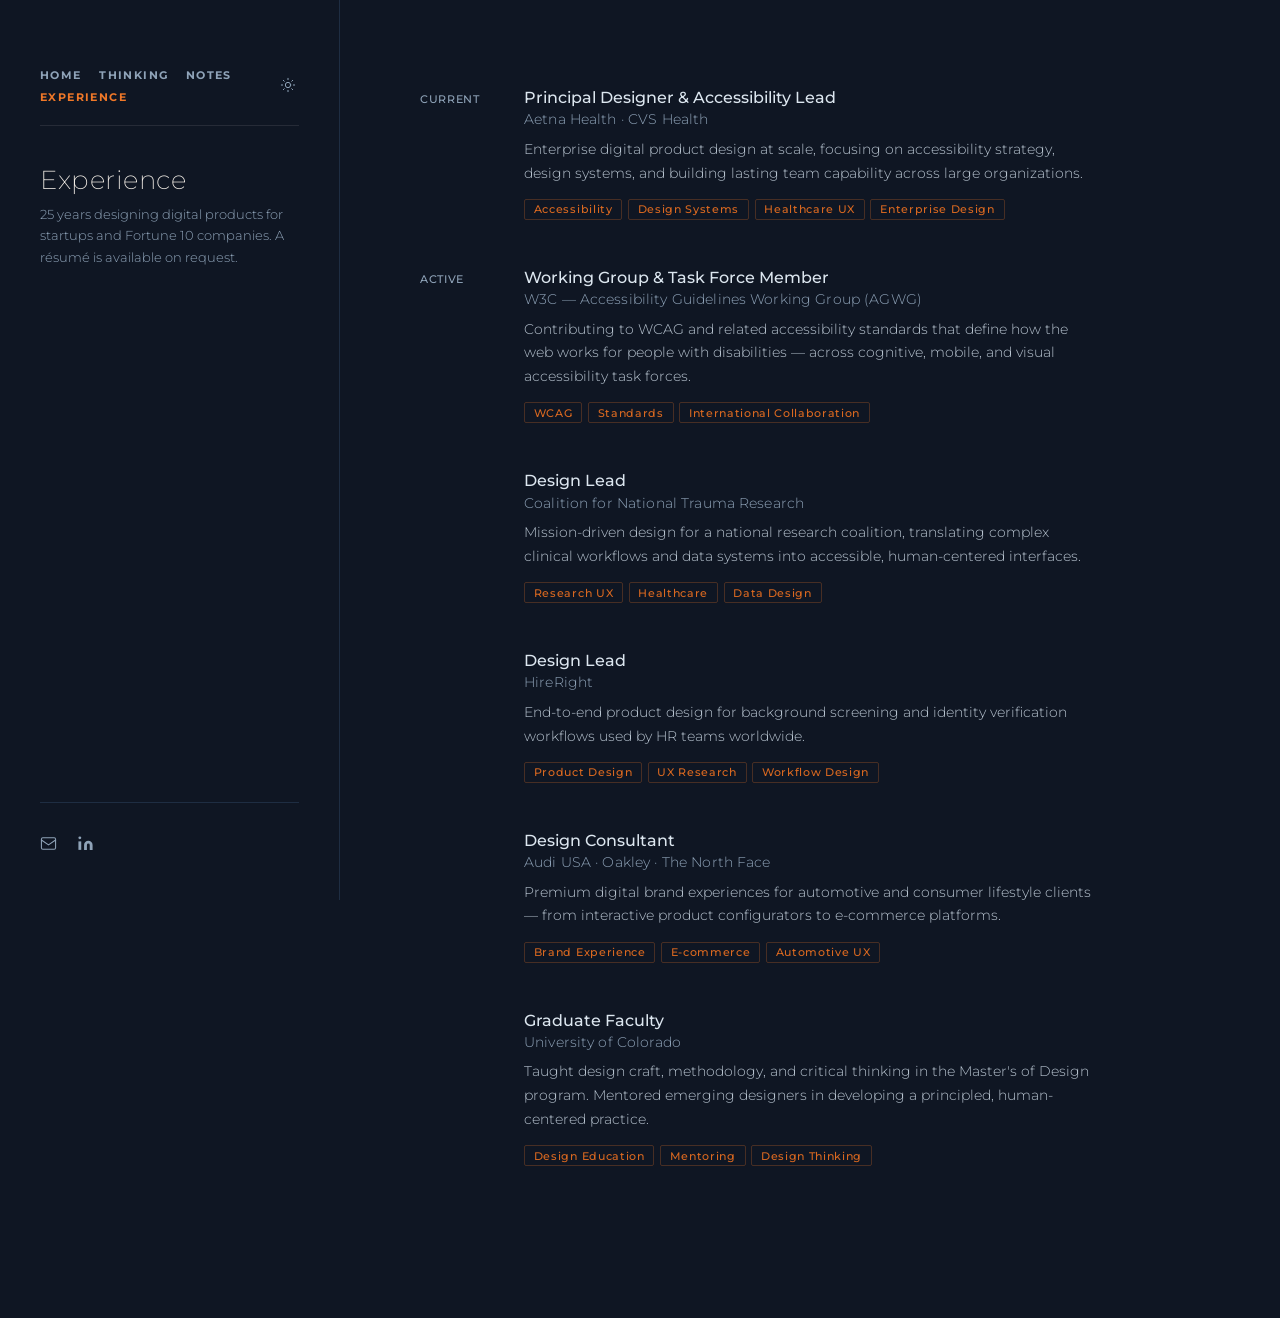
==== experience/index.html @ 5a8018ee "Add site nav, light mode toggle, notes and thinking content" ====
<!DOCTYPE html>
<html lang="en">
<head>
  <!-- Google Tag Manager -->
  <script>(function(w,d,s,l,i){w[l]=w[l]||[];w[l].push({'gtm.start':
  new Date().getTime(),event:'gtm.js'});var f=d.getElementsByTagName(s)[0],
  j=d.createElement(s),dl=l!='dataLayer'?'&l='+l:'';j.async=true;j.src=
  'https://www.googletagmanager.com/gtm.js?id='+i+dl;f.parentNode.insertBefore(j,f);
  })(window,document,'script','dataLayer','GTM-WWV7W5D8');</script>
  <!-- End Google Tag Manager -->
  <meta charset="UTF-8" />
  <meta name="viewport" content="width=device-width, initial-scale=1.0" />
  <title>Experience — Len Beasley</title>
  <meta name="description" content="25 years designing digital products for startups and Fortune 10 companies. Accessibility, design systems, and human-centered practice." />
  <meta property="og:type"        content="website" />
  <meta property="og:site_name"   content="Len Beasley" />
  <meta property="og:title"       content="Experience — Len Beasley" />
  <meta property="og:description" content="25 years designing digital products for startups and Fortune 10 companies." />
  <meta property="og:url"         content="https://lenbeasley.com/experience/" />
  <meta name="twitter:card"        content="summary" />
  <meta name="twitter:title"       content="Experience — Len Beasley" />
  <meta name="twitter:description" content="25 years designing digital products for startups and Fortune 10 companies." />
  <link rel="preconnect" href="https://fonts.googleapis.com" />
  <link rel="preconnect" href="https://fonts.gstatic.com" crossorigin />
  <link href="https://fonts.googleapis.com/css2?family=Montserrat:ital,wght@0,300;0,400;0,500;0,600;0,700;1,300;1,400&display=swap" rel="stylesheet" />

  <style>
    *, *::before, *::after { box-sizing: border-box; margin: 0; padding: 0; }

    :root {
      --navy:        #0f1623;
      --navy-mid:    #16202f;
      --navy-light:  #1e2d42;
      --warm-white:  #f2ede6;
      --accent:      #f07828;
      --accent-dim:  #d96820;
      --text-body:   #b8c4d0;
      --text-muted:  #8fa3b8;
      --text-bright: #dce6ef;
    }

    html { scroll-behavior: smooth; }

    body {
      font-family: 'Montserrat', sans-serif;
      background: var(--navy);
      color: var(--text-body);
      min-height: 100vh;
      overflow-x: hidden;
    }

    /* ── SPOTLIGHT CURSOR ──────────────────────────────── */
    body::before {
      content: '';
      position: fixed;
      inset: 0;
      background: radial-gradient(
        700px circle at var(--mouse-x, -400px) var(--mouse-y, -400px),
        rgba(240, 120, 40, 0.07),
        transparent 70%
      );
      pointer-events: none;
      z-index: 0;
    }

    /* ── SKIP LINK ─────────────────────────────────────── */
    .skip-link {
      position: absolute;
      top: -100%;
      left: 1rem;
      background: var(--accent);
      color: #fff;
      font-weight: 600;
      font-size: 0.875rem;
      padding: 0.6rem 1.1rem;
      border-radius: 0 0 4px 4px;
      text-decoration: none;
      z-index: 999;
      transition: top 0.1s;
    }
    .skip-link:focus { top: 0; }

    /* ── LAYOUT ────────────────────────────────────────── */
    .layout {
      display: grid;
      grid-template-columns: 340px 1fr;
      min-height: 100vh;
      max-width: 1400px;
      margin: 0 auto;
      position: relative;
      z-index: 1;
    }

    /* ── LEFT PANEL ────────────────────────────────────── */
    .left-panel {
      position: sticky;
      top: 0;
      height: 100vh;
      overflow-y: auto;
      padding: 4rem 2.5rem 3rem;
      display: flex;
      flex-direction: column;
      border-right: 1px solid var(--navy-light);
    }

    /* ── SITE NAV ─────────────────────────────────────── */
    .site-nav {
      display: flex;
      align-items: center;
      justify-content: space-between;
      margin-bottom: 2.5rem;
      padding-bottom: 1.25rem;
      border-bottom: 1px solid rgba(242,237,230,0.1);
    }
    .site-nav ul {
      display: flex;
      flex-wrap: wrap;
      gap: 0.2rem 1.1rem;
      list-style: none;
      margin: 0;
      padding: 0;
    }
    .site-nav-link {
      font-size: 0.67rem;
      font-weight: 700;
      letter-spacing: 0.13em;
      text-transform: uppercase;
      color: var(--text-muted);
      text-decoration: none;
      transition: color 0.2s;
    }
    .site-nav-link:hover { color: var(--text-bright); }
    .site-nav-link[aria-current="page"] { color: var(--accent); }
    .site-nav-link:focus-visible {
      outline: 2px solid var(--accent);
      outline-offset: 3px;
      border-radius: 2px;
    }
    .theme-toggle {
      background: none;
      border: none;
      cursor: pointer;
      color: var(--text-muted);
      padding: 0.2rem;
      display: flex;
      align-items: center;
      flex-shrink: 0;
      transition: color 0.2s;
      border-radius: 4px;
    }
    .theme-toggle:hover { color: var(--accent); }
    .theme-toggle:focus-visible {
      outline: 2px solid var(--accent);
      outline-offset: 3px;
    }

    /* ── LIGHT MODE ────────────────────────────────────── */
    [data-theme="light"] {
      --navy:        #f0ebe3;
      --panel-bg:    #e5dfd5;
      --card-bg:     rgba(255,255,255,0.65);
      --text-bright: #0e131f;
      --text-main:   #2c2c3c;
      --text-muted:  #6a6678;
    }
    [data-theme="light"] body::before {
      background: radial-gradient(700px circle at var(--mouse-x,-400px) var(--mouse-y,-400px),
        rgba(240,120,40,0.04), transparent 70%);
    }

    /* ── LEFT HEADINGS ─────────────────────────────────── */
    .left-title {
      font-size: 1.6rem;
      font-weight: 200;
      color: var(--warm-white);
      letter-spacing: 0.02em;
      line-height: 1.1;
      margin-bottom: 0.6rem;
    }

    .left-desc {
      font-size: 0.84rem;
      font-weight: 300;
      line-height: 1.6;
      color: var(--text-muted);
    }

    /* ── LEFT FOOTER ───────────────────────────────────── */
    .left-footer {
      margin-top: auto;
      display: flex;
      align-items: center;
      gap: 1.25rem;
      padding-top: 2rem;
      border-top: 1px solid var(--navy-light);
      flex-wrap: wrap;
    }

    .social-link {
      display: inline-flex;
      align-items: center;
      color: var(--text-muted);
      text-decoration: none;
      transition: color 0.2s;
    }
    .social-link:hover { color: var(--accent); }
    .social-link:focus-visible {
      outline: 2px solid var(--accent);
      outline-offset: 3px;
      border-radius: 2px;
    }
    .social-link svg { width: 17px; height: 17px; display: block; }

    /* ── RIGHT PANEL ───────────────────────────────────── */
    .right-panel {
      padding: 4rem 5rem 8rem 5rem;
    }

    /* ── EXPERIENCE CARDS ──────────────────────────────── */
    .exp-list {
      display: flex;
      flex-direction: column;
      max-width: 680px;
    }

    .exp-card {
      display: grid;
      grid-template-columns: 80px 1fr;
      gap: 1rem 1.5rem;
      padding: 1.5rem;
      border-radius: 4px;
      margin: 0 -1.5rem;
      transition: background 0.2s;
    }
    .exp-card:hover { background: rgba(30, 45, 66, 0.6); }

    .exp-period {
      font-size: 0.68rem;
      font-weight: 500;
      letter-spacing: 0.06em;
      text-transform: uppercase;
      color: var(--text-muted);
      padding-top: 0.25rem;
      line-height: 1.4;
    }

    .exp-title {
      font-size: 0.975rem;
      font-weight: 500;
      color: var(--text-bright);
      line-height: 1.3;
      margin-bottom: 0.2rem;
      transition: color 0.2s;
    }
    .exp-card:hover .exp-title { color: var(--accent); }

    .exp-company {
      font-size: 0.85rem;
      font-weight: 300;
      color: var(--text-muted);
      margin-bottom: 0.65rem;
      letter-spacing: 0.01em;
    }

    .exp-desc {
      font-size: 0.9rem;
      line-height: 1.65;
      color: var(--text-body);
      font-weight: 300;
      margin-bottom: 0.85rem;
    }

    .exp-tags {
      display: flex;
      flex-wrap: wrap;
      gap: 0.35rem;
      list-style: none;
    }
    .exp-tags li {
      font-size: 0.7rem;
      font-weight: 500;
      letter-spacing: 0.06em;
      color: var(--accent-dim);
      border: 1px solid rgba(240, 120, 40, 0.25);
      border-radius: 2px;
      padding: 0.15rem 0.55rem;
    }

    /* ── SCREEN READER ONLY ────────────────────────────── */
    .sr-only {
      position: absolute; width: 1px; height: 1px;
      padding: 0; margin: -1px; overflow: hidden;
      clip: rect(0,0,0,0); white-space: nowrap; border: 0;
    }

    /* ── REDUCED MOTION ────────────────────────────────── */
    @media (prefers-reduced-motion: reduce) {
      html { scroll-behavior: auto; }
      body::before { display: none; }
    }

    /* ── RESPONSIVE ────────────────────────────────────── */
    @media (max-width: 1100px) {
      .layout { grid-template-columns: 280px 1fr; }
      .right-panel { padding: 4rem 3.5rem 8rem; }
    }

    @media (max-width: 900px) {
      .layout { grid-template-columns: 1fr; max-width: 740px; }

      .left-panel {
        position: static;
        height: auto;
        padding: 3rem 2.5rem 2rem;
        border-right: none;
        border-bottom: 1px solid var(--navy-light);
      }

      .left-footer { margin-top: 2rem; }

      .right-panel { padding: 2.5rem 2.5rem 5rem; }

      .exp-card { grid-template-columns: 1fr; gap: 0.4rem; }
      .exp-period { padding-top: 0; }
    }

    @media (max-width: 520px) {
      .left-panel  { padding: 2.5rem 1.5rem 2rem; }
      .right-panel { padding: 2rem 1.5rem 4rem; }
    }
  </style>
</head>
<body>
  <!-- Google Tag Manager (noscript) -->
  <noscript><iframe src="https://www.googletagmanager.com/ns.html?id=GTM-WWV7W5D8"
  height="0" width="0" style="display:none;visibility:hidden"></iframe></noscript>
  <!-- End Google Tag Manager (noscript) -->

  <a href="#main-content" class="skip-link">Skip to main content</a>

  <div class="layout">

    <!-- ── LEFT PANEL ─────────────────────────────────── -->
    <aside class="left-panel" aria-label="Experience navigation">

      <nav class="site-nav" aria-label="Site">
        <ul role="list">
          <li><a href="/"            class="site-nav-link">Home</a></li>
          <li><a href="/thinking/"   class="site-nav-link">Thinking</a></li>
          <li><a href="/notes/"      class="site-nav-link">Notes</a></li>
          <li><a href="/experience/" class="site-nav-link" aria-current="page">Experience</a></li>
        </ul>
        <button class="theme-toggle" aria-label="Switch to light mode" title="Switch to light mode">
          <svg aria-hidden="true" focusable="false" viewBox="0 0 24 24" fill="none"
               stroke="currentColor" stroke-width="1.5" stroke-linecap="round" stroke-linejoin="round"
               width="16" height="16">
            <circle cx="12" cy="12" r="4"/>
            <path d="M12 2v2M12 20v2M4.93 4.93l1.41 1.41M17.66 17.66l1.41 1.41M2 12h2M20 12h2M6.34 17.66l-1.41 1.41M19.07 4.93l-1.41 1.41"/>
          </svg>
        </button>
      </nav>

      <h1 class="left-title">Experience</h1>
      <p class="left-desc">
        25 years designing digital products for startups and Fortune 10 companies.
        A résumé is available on request.
      </p>

      <footer class="left-footer">
        <a href="mailto:len@lenbeasley.com" class="social-link" aria-label="Email Len Beasley">
          <svg aria-hidden="true" focusable="false" viewBox="0 0 24 24" fill="none"
               stroke="currentColor" stroke-width="1.5" stroke-linecap="round" stroke-linejoin="round">
            <rect x="2" y="4" width="20" height="16" rx="2"/>
            <path d="m2 7 10 7 10-7"/>
          </svg>
        </a>
        <a href="https://www.linkedin.com/in/lenbeasley" target="_blank" rel="noopener"
           class="social-link" aria-label="LinkedIn profile (opens in new tab)">
          <svg aria-hidden="true" focusable="false" viewBox="0 0 24 24" fill="currentColor">
            <path d="M16 8a6 6 0 0 1 6 6v7h-4v-7a2 2 0 0 0-2-2 2 2 0 0 0-2 2v7h-4v-7a6 6 0 0 1 6-6z"/>
            <rect x="2" y="9" width="4" height="12"/>
            <circle cx="4" cy="4" r="2"/>
          </svg>
        </a>
      </footer>
    </aside>

    <!-- ── RIGHT PANEL ────────────────────────────────── -->
    <main class="right-panel" id="main-content">

      <!--
        UPDATE THIS SECTION: Add actual date ranges and adjust descriptions as needed.
        These cards are a starting point — reorder or edit to match your real history.
      -->
      <div class="exp-list" role="list">

        <article class="exp-card" role="listitem">
          <div class="exp-period">Current</div>
          <div>
            <h2 class="exp-title">Principal Designer &amp; Accessibility Lead</h2>
            <p class="exp-company">Aetna Health · CVS Health</p>
            <p class="exp-desc">Enterprise digital product design at scale, focusing on accessibility strategy, design systems, and building lasting team capability across large organizations.</p>
            <ul class="exp-tags" aria-label="Skills">
              <li>Accessibility</li>
              <li>Design Systems</li>
              <li>Healthcare UX</li>
              <li>Enterprise Design</li>
            </ul>
          </div>
        </article>

        <article class="exp-card" role="listitem">
          <div class="exp-period">Active</div>
          <div>
            <h2 class="exp-title">Working Group &amp; Task Force Member</h2>
            <p class="exp-company">W3C — Accessibility Guidelines Working Group (AGWG)</p>
            <p class="exp-desc">Contributing to WCAG and related accessibility standards that define how the web works for people with disabilities — across cognitive, mobile, and visual accessibility task forces.</p>
            <ul class="exp-tags" aria-label="Skills">
              <li>WCAG</li>
              <li>Standards</li>
              <li>International Collaboration</li>
            </ul>
          </div>
        </article>

        <article class="exp-card" role="listitem">
          <div class="exp-period"></div>
          <div>
            <h2 class="exp-title">Design Lead</h2>
            <p class="exp-company">Coalition for National Trauma Research</p>
            <p class="exp-desc">Mission-driven design for a national research coalition, translating complex clinical workflows and data systems into accessible, human-centered interfaces.</p>
            <ul class="exp-tags" aria-label="Skills">
              <li>Research UX</li>
              <li>Healthcare</li>
              <li>Data Design</li>
            </ul>
          </div>
        </article>

        <article class="exp-card" role="listitem">
          <div class="exp-period"></div>
          <div>
            <h2 class="exp-title">Design Lead</h2>
            <p class="exp-company">HireRight</p>
            <p class="exp-desc">End-to-end product design for background screening and identity verification workflows used by HR teams worldwide.</p>
            <ul class="exp-tags" aria-label="Skills">
              <li>Product Design</li>
              <li>UX Research</li>
              <li>Workflow Design</li>
            </ul>
          </div>
        </article>

        <article class="exp-card" role="listitem">
          <div class="exp-period"></div>
          <div>
            <h2 class="exp-title">Design Consultant</h2>
            <p class="exp-company">Audi USA · Oakley · The North Face</p>
            <p class="exp-desc">Premium digital brand experiences for automotive and consumer lifestyle clients — from interactive product configurators to e-commerce platforms.</p>
            <ul class="exp-tags" aria-label="Skills">
              <li>Brand Experience</li>
              <li>E-commerce</li>
              <li>Automotive UX</li>
            </ul>
          </div>
        </article>

        <article class="exp-card" role="listitem">
          <div class="exp-period"></div>
          <div>
            <h2 class="exp-title">Graduate Faculty</h2>
            <p class="exp-company">University of Colorado</p>
            <p class="exp-desc">Taught design craft, methodology, and critical thinking in the Master's of Design program. Mentored emerging designers in developing a principled, human-centered practice.</p>
            <ul class="exp-tags" aria-label="Skills">
              <li>Design Education</li>
              <li>Mentoring</li>
              <li>Design Thinking</li>
            </ul>
          </div>
        </article>

      </div>
    </main>

  </div>

  <script>
    'use strict';
    /* ── Spotlight cursor ── */
    (function () {
      if (window.matchMedia('(prefers-reduced-motion: reduce)').matches) return;
      document.addEventListener('mousemove', function (e) {
        document.documentElement.style.setProperty('--mouse-x', e.clientX + 'px');
        document.documentElement.style.setProperty('--mouse-y', e.clientY + 'px');
      });
    }());

  /* ── THEME TOGGLE ─────────────────────────────────── */
  (function () {
    const btn = document.querySelector('.theme-toggle');
    if (!btn) return;
    const stored = localStorage.getItem('lb-theme');
    if (stored) {
      document.documentElement.dataset.theme = stored;
      btn.setAttribute('aria-label', stored === 'light' ? 'Switch to dark mode' : 'Switch to light mode');
      btn.title = stored === 'light' ? 'Switch to dark mode' : 'Switch to light mode';
    }
    btn.addEventListener('click', function () {
      const next = document.documentElement.dataset.theme === 'light' ? 'dark' : 'light';
      document.documentElement.dataset.theme = next;
      localStorage.setItem('lb-theme', next);
      btn.setAttribute('aria-label', next === 'light' ? 'Switch to dark mode' : 'Switch to light mode');
      btn.title = next === 'light' ? 'Switch to dark mode' : 'Switch to light mode';
    });
  })();
  </script>

</body>
</html>
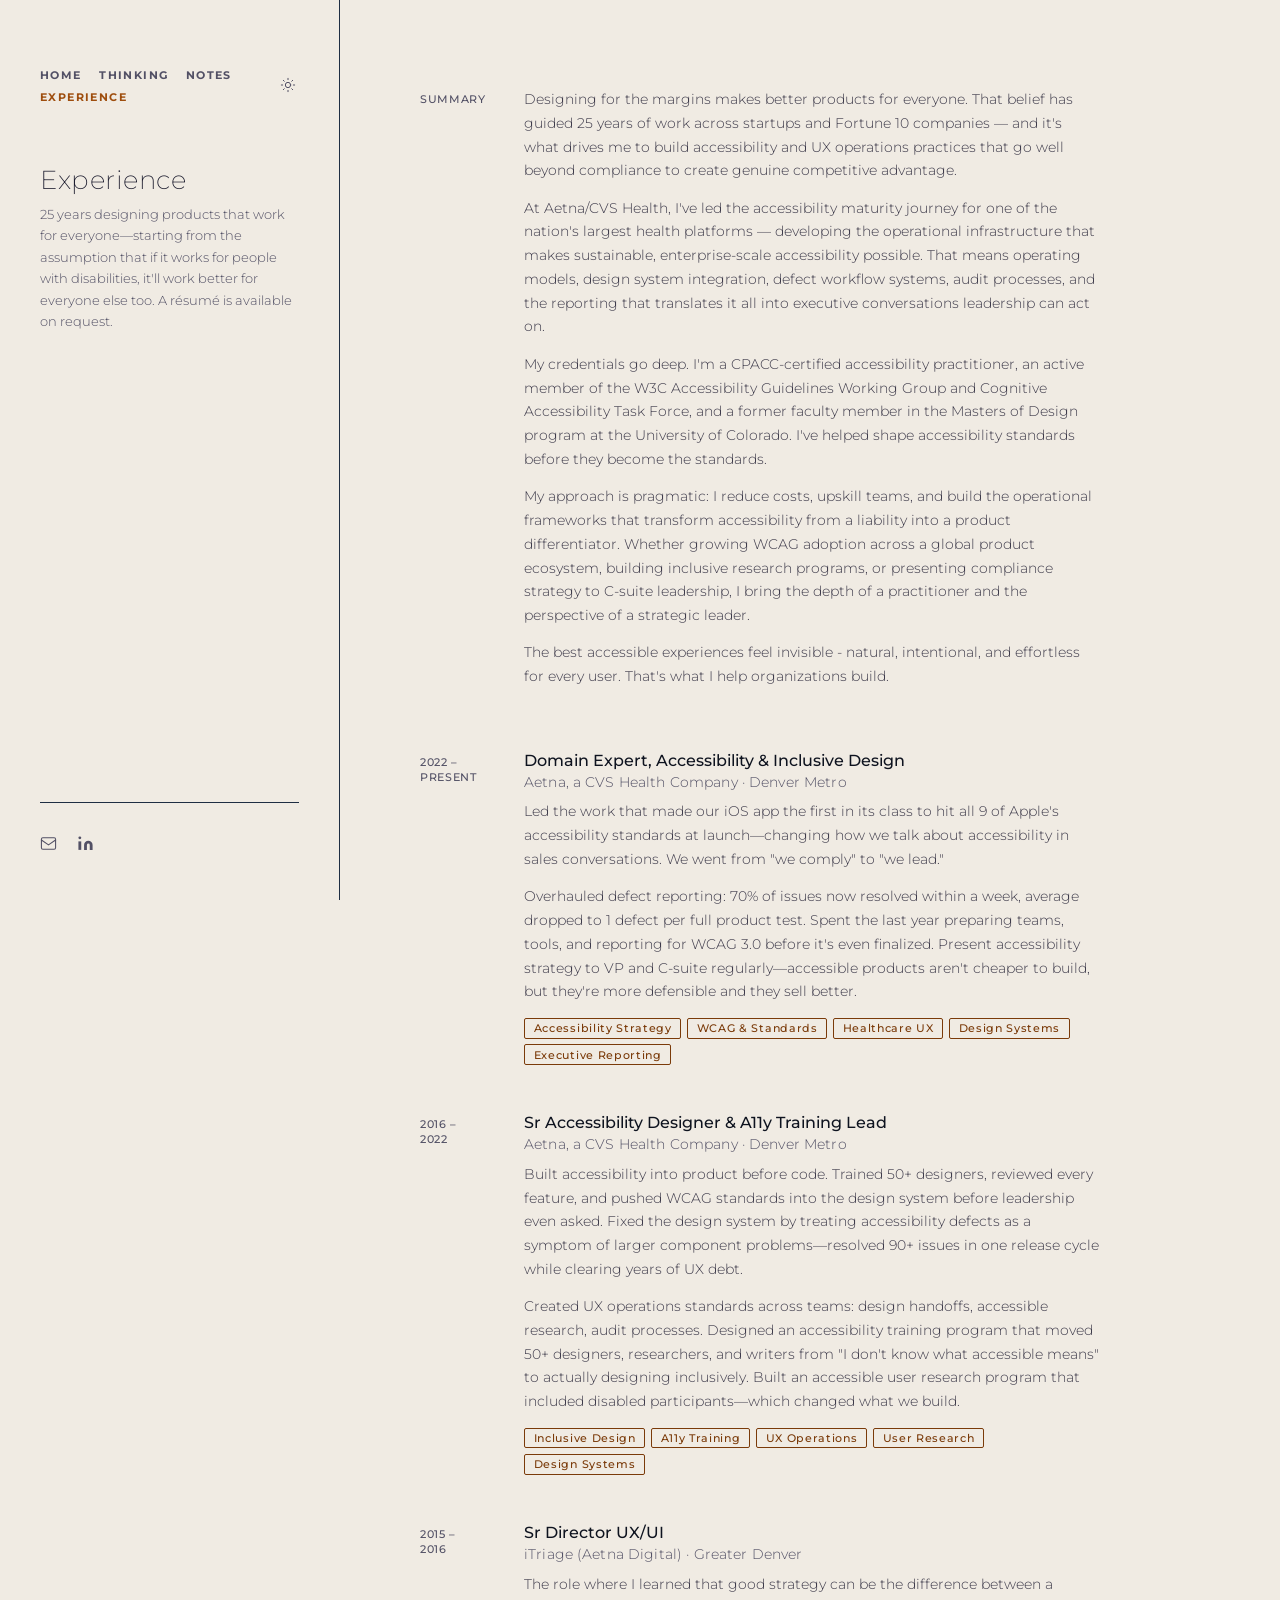
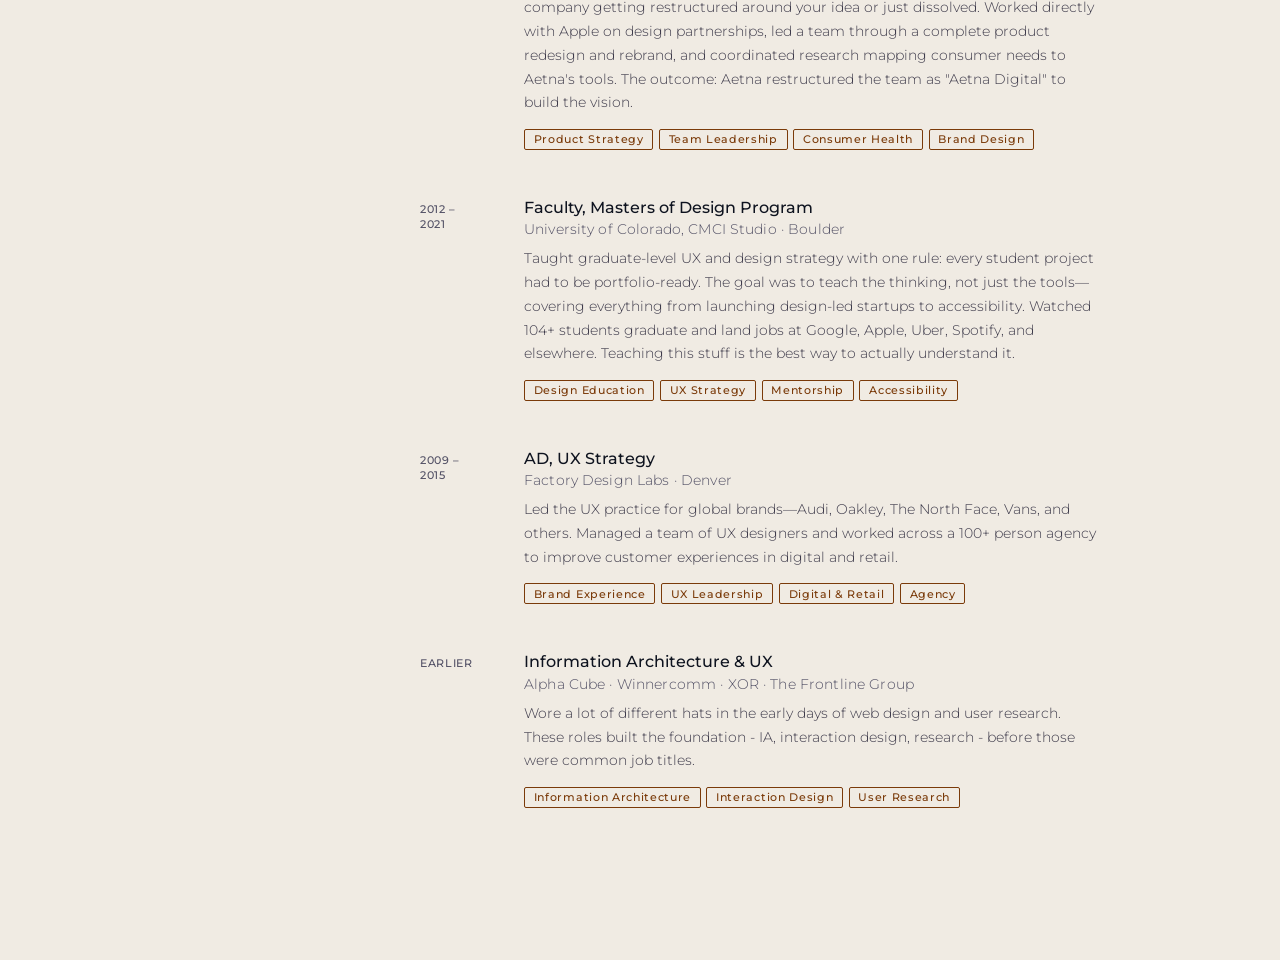
==== commit 7438bdbd: "Update site CSS, HTML, and content across all sections Co-Authored-By: Claude Sonnet 4.6 <noreply@an" ====
--- a/experience/index.html
+++ b/experience/index.html
@@ -10,6 +10,14 @@
   <!-- End Google Tag Manager -->
   <meta charset="UTF-8" />
   <meta name="viewport" content="width=device-width, initial-scale=1.0" />
+  <!-- Apply theme before first paint to prevent flash -->
+  <script>
+    (function () {
+      var stored = localStorage.getItem('lb-theme');
+      var theme = stored || (window.matchMedia('(prefers-color-scheme: light)').matches ? 'light' : 'dark');
+      if (theme === 'light') document.documentElement.dataset.theme = 'light';
+    }());
+  </script>
   <title>Experience — Len Beasley</title>
   <meta name="description" content="25 years designing digital products for startups and Fortune 10 companies. Accessibility, design systems, and human-centered practice." />
   <meta property="og:type"        content="website" />
@@ -159,13 +167,25 @@
       --navy:        #f0ebe3;
       --panel-bg:    #e5dfd5;
       --card-bg:     rgba(255,255,255,0.65);
+      --warm-white:  #1c1c2e;   /* fix: H1 was near-invisible on light bg */
       --text-bright: #0e131f;
       --text-main:   #2c2c3c;
-      --text-muted:  #6a6678;
+      --text-body:   #3d3a4a;   /* fix: was unset — defaulted to light blue-grey (~1.5:1) */
+      --text-muted:  #525065;   /* fix: darkened from #6a6678 — was ~4.3:1, now ~5.8:1 */
+      --accent:      #9e4d0d;   /* fix: dark orange ~5:1 on light bg; #f07828 was only ~2.4:1 */
+      --accent-dim:  #7a3a09;   /* fix: darkened to match — tag text/borders now ~7.4:1 */
     }
     [data-theme="light"] body::before {
       background: radial-gradient(700px circle at var(--mouse-x,-400px) var(--mouse-y,-400px),
         rgba(240,120,40,0.04), transparent 70%);
+    }
+    /* fix: dark navy hover bg looks wrong in light mode; use a subtle tint instead */
+    [data-theme="light"] .exp-card:hover {
+      background: rgba(0, 0, 0, 0.05);
+    }
+    /* fix: hardcoded rgba border was ~1.1:1 on light bg; now uses --accent-dim (~7.4:1) */
+    [data-theme="light"] .exp-tags li {
+      border-color: var(--accent-dim);
     }
 
     /* ── LEFT HEADINGS ─────────────────────────────────── */
@@ -362,7 +382,8 @@
 
       <h1 class="left-title">Experience</h1>
       <p class="left-desc">
-        25 years designing digital products for startups and Fortune 10 companies.
+        25 years designing products that work for everyone—starting from the assumption
+        that if it works for people with disabilities, it'll work better for everyone else too.
         A résumé is available on request.
       </p>
 
@@ -388,93 +409,108 @@
     <!-- ── RIGHT PANEL ────────────────────────────────── -->
     <main class="right-panel" id="main-content">
 
-      <!--
-        UPDATE THIS SECTION: Add actual date ranges and adjust descriptions as needed.
-        These cards are a starting point — reorder or edit to match your real history.
-      -->
       <div class="exp-list" role="list">
 
         <article class="exp-card" role="listitem">
-          <div class="exp-period">Current</div>
-          <div>
-            <h2 class="exp-title">Principal Designer &amp; Accessibility Lead</h2>
-            <p class="exp-company">Aetna Health · CVS Health</p>
-            <p class="exp-desc">Enterprise digital product design at scale, focusing on accessibility strategy, design systems, and building lasting team capability across large organizations.</p>
+          <div class="exp-period">Summary</div>
+          <div>
+            <p class="exp-desc">Designing for the margins makes better products for everyone. That belief has guided 25 years of work across startups and Fortune 10 companies — and it's what drives me to build accessibility and UX operations practices that go well beyond compliance to create genuine competitive advantage.</p>
+            <p class="exp-desc">At Aetna/CVS Health, I've led the accessibility maturity journey for one of the nation's largest health platforms — developing the operational infrastructure that makes sustainable, enterprise-scale accessibility possible. That means operating models, design system integration, defect workflow systems, audit processes, and the reporting that translates it all into executive conversations leadership can act on.</p>
+            <p class="exp-desc">My credentials go deep. I'm a CPACC-certified accessibility practitioner, an active member of the W3C Accessibility Guidelines Working Group and Cognitive Accessibility Task Force, and a former faculty member in the Masters of Design program at the University of Colorado. I've helped shape accessibility standards before they become the standards.</p>
+            <p class="exp-desc">My approach is pragmatic: I reduce costs, upskill teams, and build the operational frameworks that transform accessibility from a liability into a product differentiator. Whether growing WCAG adoption across a global product ecosystem, building inclusive research programs, or presenting compliance strategy to C-suite leadership, I bring the depth of a practitioner and the perspective of a strategic leader.</p>
+            <p class="exp-desc">The best accessible experiences feel invisible - natural, intentional, and effortless for every user. That's what I help organizations build.</p>
+          </div>
+        </article>
+
+        <article class="exp-card" role="listitem">
+          <div class="exp-period">2022 –<br>Present</div>
+          <div>
+            <h2 class="exp-title">Domain Expert, Accessibility &amp; Inclusive Design</h2>
+            <p class="exp-company">Aetna, a CVS Health Company · Denver Metro</p>
+            <p class="exp-desc">Led the work that made our iOS app the first in its class to hit all 9 of Apple's accessibility standards at launch—changing how we talk about accessibility in sales conversations. We went from "we comply" to "we lead."</p>
+            <p class="exp-desc">Overhauled defect reporting: 70% of issues now resolved within a week, average dropped to 1 defect per full product test. Spent the last year preparing teams, tools, and reporting for WCAG 3.0 before it's even finalized. Present accessibility strategy to VP and C-suite regularly—accessible products aren't cheaper to build, but they're more defensible and they sell better.</p>
             <ul class="exp-tags" aria-label="Skills">
+              <li>Accessibility Strategy</li>
+              <li>WCAG &amp; Standards</li>
+              <li>Healthcare UX</li>
+              <li>Design Systems</li>
+              <li>Executive Reporting</li>
+            </ul>
+          </div>
+        </article>
+
+        <article class="exp-card" role="listitem">
+          <div class="exp-period">2016 –<br>2022</div>
+          <div>
+            <h2 class="exp-title">Sr Accessibility Designer &amp; A11y Training Lead</h2>
+            <p class="exp-company">Aetna, a CVS Health Company · Denver Metro</p>
+            <p class="exp-desc">Built accessibility into product before code. Trained 50+ designers, reviewed every feature, and pushed WCAG standards into the design system before leadership even asked. Fixed the design system by treating accessibility defects as a symptom of larger component problems—resolved 90+ issues in one release cycle while clearing years of UX debt.</p>
+            <p class="exp-desc">Created UX operations standards across teams: design handoffs, accessible research, audit processes. Designed an accessibility training program that moved 50+ designers, researchers, and writers from "I don't know what accessible means" to actually designing inclusively. Built an accessible user research program that included disabled participants—which changed what we build.</p>
+            <ul class="exp-tags" aria-label="Skills">
+              <li>Inclusive Design</li>
+              <li>A11y Training</li>
+              <li>UX Operations</li>
+              <li>User Research</li>
+              <li>Design Systems</li>
+            </ul>
+          </div>
+        </article>
+
+        <article class="exp-card" role="listitem">
+          <div class="exp-period">2015 –<br>2016</div>
+          <div>
+            <h2 class="exp-title">Sr Director UX/UI</h2>
+            <p class="exp-company">iTriage (Aetna Digital) · Greater Denver</p>
+            <p class="exp-desc">The role where I learned that good strategy can be the difference between a company getting restructured around your idea or just dissolved. Worked directly with Apple on design partnerships, led a team through a complete product redesign and rebrand, and coordinated research mapping consumer needs to Aetna's tools. The outcome: Aetna restructured the team as "Aetna Digital" to build the vision.</p>
+            <ul class="exp-tags" aria-label="Skills">
+              <li>Product Strategy</li>
+              <li>Team Leadership</li>
+              <li>Consumer Health</li>
+              <li>Brand Design</li>
+            </ul>
+          </div>
+        </article>
+
+        <article class="exp-card" role="listitem">
+          <div class="exp-period">2012 –<br>2021</div>
+          <div>
+            <h2 class="exp-title">Faculty, Masters of Design Program</h2>
+            <p class="exp-company">University of Colorado, CMCI Studio · Boulder</p>
+            <p class="exp-desc">Taught graduate-level UX and design strategy with one rule: every student project had to be portfolio-ready. The goal was to teach the thinking, not just the tools—covering everything from launching design-led startups to accessibility. Watched 104+ students graduate and land jobs at Google, Apple, Uber, Spotify, and elsewhere. Teaching this stuff is the best way to actually understand it.</p>
+            <ul class="exp-tags" aria-label="Skills">
+              <li>Design Education</li>
+              <li>UX Strategy</li>
+              <li>Mentorship</li>
               <li>Accessibility</li>
-              <li>Design Systems</li>
-              <li>Healthcare UX</li>
-              <li>Enterprise Design</li>
             </ul>
           </div>
         </article>
 
         <article class="exp-card" role="listitem">
-          <div class="exp-period">Active</div>
-          <div>
-            <h2 class="exp-title">Working Group &amp; Task Force Member</h2>
-            <p class="exp-company">W3C — Accessibility Guidelines Working Group (AGWG)</p>
-            <p class="exp-desc">Contributing to WCAG and related accessibility standards that define how the web works for people with disabilities — across cognitive, mobile, and visual accessibility task forces.</p>
-            <ul class="exp-tags" aria-label="Skills">
-              <li>WCAG</li>
-              <li>Standards</li>
-              <li>International Collaboration</li>
-            </ul>
-          </div>
-        </article>
-
-        <article class="exp-card" role="listitem">
-          <div class="exp-period"></div>
-          <div>
-            <h2 class="exp-title">Design Lead</h2>
-            <p class="exp-company">Coalition for National Trauma Research</p>
-            <p class="exp-desc">Mission-driven design for a national research coalition, translating complex clinical workflows and data systems into accessible, human-centered interfaces.</p>
-            <ul class="exp-tags" aria-label="Skills">
-              <li>Research UX</li>
-              <li>Healthcare</li>
-              <li>Data Design</li>
-            </ul>
-          </div>
-        </article>
-
-        <article class="exp-card" role="listitem">
-          <div class="exp-period"></div>
-          <div>
-            <h2 class="exp-title">Design Lead</h2>
-            <p class="exp-company">HireRight</p>
-            <p class="exp-desc">End-to-end product design for background screening and identity verification workflows used by HR teams worldwide.</p>
-            <ul class="exp-tags" aria-label="Skills">
-              <li>Product Design</li>
-              <li>UX Research</li>
-              <li>Workflow Design</li>
-            </ul>
-          </div>
-        </article>
-
-        <article class="exp-card" role="listitem">
-          <div class="exp-period"></div>
-          <div>
-            <h2 class="exp-title">Design Consultant</h2>
-            <p class="exp-company">Audi USA · Oakley · The North Face</p>
-            <p class="exp-desc">Premium digital brand experiences for automotive and consumer lifestyle clients — from interactive product configurators to e-commerce platforms.</p>
+          <div class="exp-period">2009 –<br>2015</div>
+          <div>
+            <h2 class="exp-title">AD, UX Strategy</h2>
+            <p class="exp-company">Factory Design Labs · Denver</p>
+            <p class="exp-desc">Led the UX practice for global brands—Audi, Oakley, The North Face, Vans, and others. Managed a team of UX designers and worked across a 100+ person agency to improve customer experiences in digital and retail.</p>
             <ul class="exp-tags" aria-label="Skills">
               <li>Brand Experience</li>
-              <li>E-commerce</li>
-              <li>Automotive UX</li>
+              <li>UX Leadership</li>
+              <li>Digital &amp; Retail</li>
+              <li>Agency</li>
             </ul>
           </div>
         </article>
 
         <article class="exp-card" role="listitem">
-          <div class="exp-period"></div>
-          <div>
-            <h2 class="exp-title">Graduate Faculty</h2>
-            <p class="exp-company">University of Colorado</p>
-            <p class="exp-desc">Taught design craft, methodology, and critical thinking in the Master's of Design program. Mentored emerging designers in developing a principled, human-centered practice.</p>
+          <div class="exp-period">Earlier</div>
+          <div>
+            <h2 class="exp-title">Information Architecture &amp; UX</h2>
+            <p class="exp-company">Alpha Cube · Winnercomm · XOR · The Frontline Group</p>
+            <p class="exp-desc">Wore a lot of different hats in the early days of web design and user research. These roles built the foundation - IA, interaction design, research - before those were common job titles.</p>
             <ul class="exp-tags" aria-label="Skills">
-              <li>Design Education</li>
-              <li>Mentoring</li>
-              <li>Design Thinking</li>
+              <li>Information Architecture</li>
+              <li>Interaction Design</li>
+              <li>User Research</li>
             </ul>
           </div>
         </article>
@@ -499,18 +535,28 @@
   (function () {
     const btn = document.querySelector('.theme-toggle');
     if (!btn) return;
+
+    function applyTheme(theme) {
+      document.documentElement.dataset.theme = theme;
+      btn.setAttribute('aria-label', theme === 'light' ? 'Switch to dark mode' : 'Switch to light mode');
+      btn.title = theme === 'light' ? 'Switch to dark mode' : 'Switch to light mode';
+    }
+
+    // Priority: stored preference > system preference > dark
     const stored = localStorage.getItem('lb-theme');
-    if (stored) {
-      document.documentElement.dataset.theme = stored;
-      btn.setAttribute('aria-label', stored === 'light' ? 'Switch to dark mode' : 'Switch to light mode');
-      btn.title = stored === 'light' ? 'Switch to dark mode' : 'Switch to light mode';
-    }
+    const systemLight = window.matchMedia('(prefers-color-scheme: light)');
+    applyTheme(stored || (systemLight.matches ? 'light' : 'dark'));
+
+    // Follow system changes live only when the user hasn't set a manual preference
+    systemLight.addEventListener('change', function (e) {
+      if (!localStorage.getItem('lb-theme')) applyTheme(e.matches ? 'light' : 'dark');
+    });
+
+    // Manual toggle stores the choice and overrides system preference
     btn.addEventListener('click', function () {
       const next = document.documentElement.dataset.theme === 'light' ? 'dark' : 'light';
-      document.documentElement.dataset.theme = next;
       localStorage.setItem('lb-theme', next);
-      btn.setAttribute('aria-label', next === 'light' ? 'Switch to dark mode' : 'Switch to light mode');
-      btn.title = next === 'light' ? 'Switch to dark mode' : 'Switch to light mode';
+      applyTheme(next);
     });
   })();
   </script>
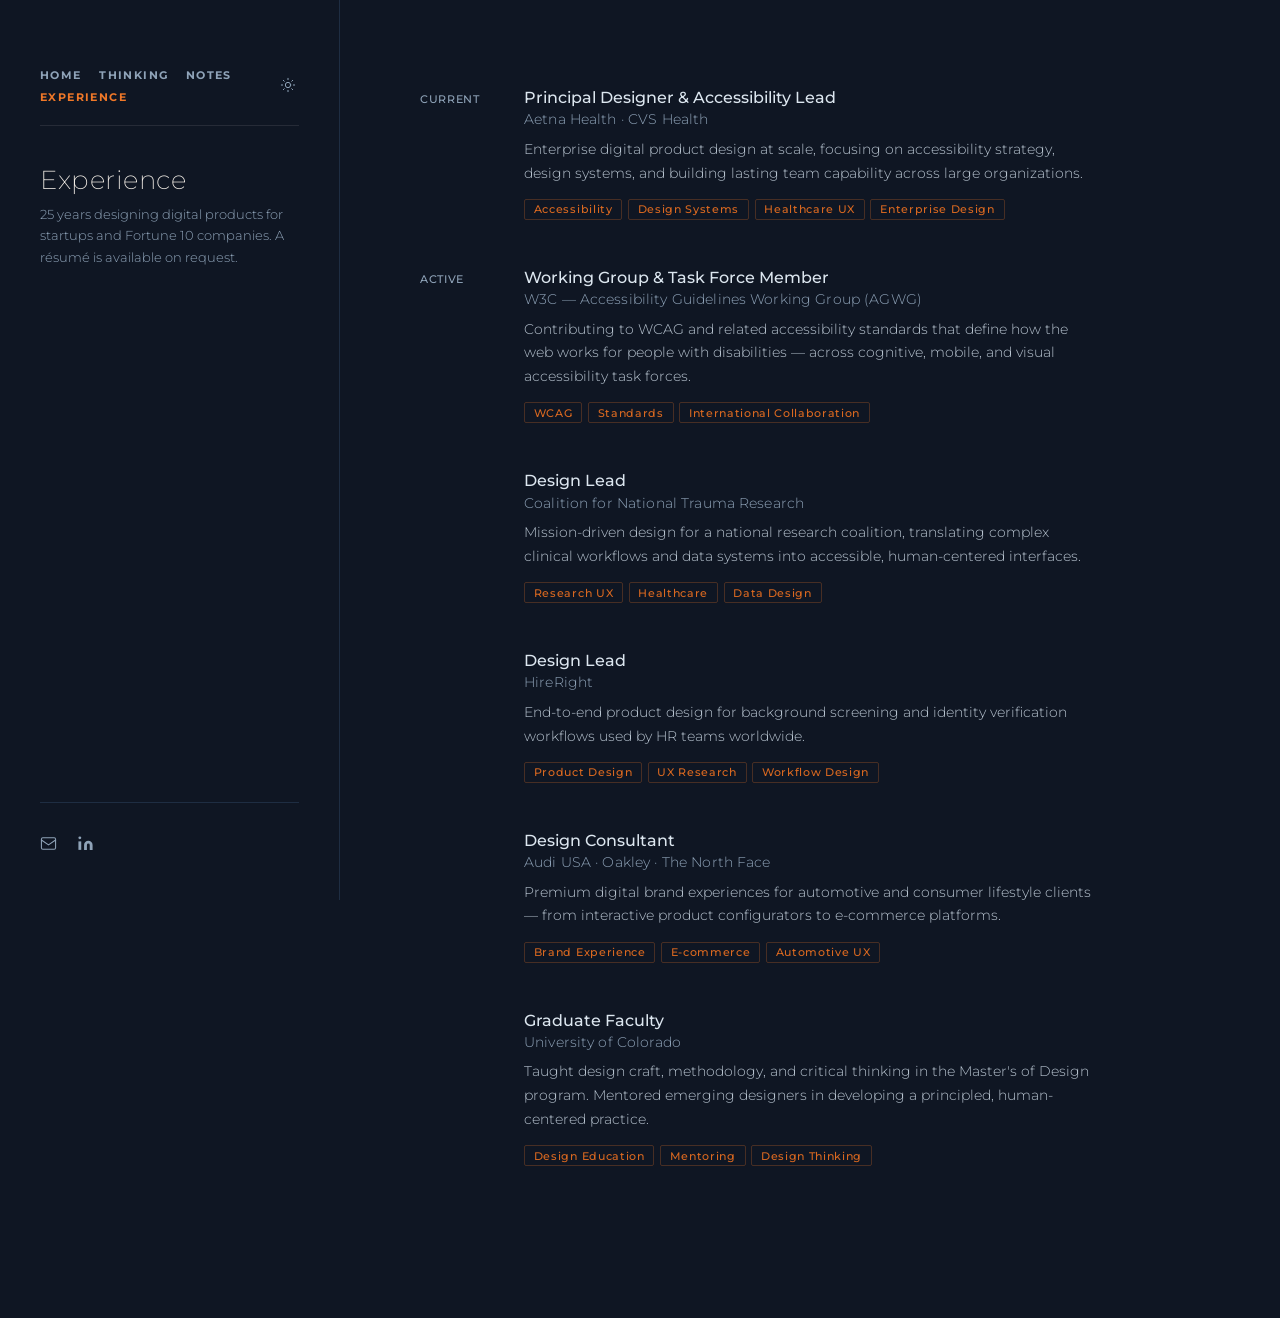
==== commit 62c1d690: "added favicons to all the pages" ====
--- a/experience/index.html
+++ b/experience/index.html
@@ -10,19 +10,14 @@
   <!-- End Google Tag Manager -->
   <meta charset="UTF-8" />
   <meta name="viewport" content="width=device-width, initial-scale=1.0" />
-  <!-- Apply theme before first paint to prevent flash -->
-  <script>
-    (function () {
-      var stored = localStorage.getItem('lb-theme');
-      var theme = stored || (window.matchMedia('(prefers-color-scheme: light)').matches ? 'light' : 'dark');
-      if (theme === 'light') document.documentElement.dataset.theme = 'light';
-    }());
-  </script>
   <title>Experience — Len Beasley</title>
   <meta name="description" content="25 years designing digital products for startups and Fortune 10 companies. Accessibility, design systems, and human-centered practice." />
   <meta property="og:type"        content="website" />
   <meta property="og:site_name"   content="Len Beasley" />
   <meta property="og:title"       content="Experience — Len Beasley" />
+  <link rel="icon" href="/favicon.ico" sizes="any">
+<link rel="icon" href="/favicon.svg" type="image/svg+xml">
+<link rel="apple-touch-icon" href="/apple-touch-icon.png">
   <meta property="og:description" content="25 years designing digital products for startups and Fortune 10 companies." />
   <meta property="og:url"         content="https://lenbeasley.com/experience/" />
   <meta name="twitter:card"        content="summary" />
@@ -167,25 +162,13 @@
       --navy:        #f0ebe3;
       --panel-bg:    #e5dfd5;
       --card-bg:     rgba(255,255,255,0.65);
-      --warm-white:  #1c1c2e;   /* fix: H1 was near-invisible on light bg */
       --text-bright: #0e131f;
       --text-main:   #2c2c3c;
-      --text-body:   #3d3a4a;   /* fix: was unset — defaulted to light blue-grey (~1.5:1) */
-      --text-muted:  #525065;   /* fix: darkened from #6a6678 — was ~4.3:1, now ~5.8:1 */
-      --accent:      #9e4d0d;   /* fix: dark orange ~5:1 on light bg; #f07828 was only ~2.4:1 */
-      --accent-dim:  #7a3a09;   /* fix: darkened to match — tag text/borders now ~7.4:1 */
+      --text-muted:  #6a6678;
     }
     [data-theme="light"] body::before {
       background: radial-gradient(700px circle at var(--mouse-x,-400px) var(--mouse-y,-400px),
         rgba(240,120,40,0.04), transparent 70%);
-    }
-    /* fix: dark navy hover bg looks wrong in light mode; use a subtle tint instead */
-    [data-theme="light"] .exp-card:hover {
-      background: rgba(0, 0, 0, 0.05);
-    }
-    /* fix: hardcoded rgba border was ~1.1:1 on light bg; now uses --accent-dim (~7.4:1) */
-    [data-theme="light"] .exp-tags li {
-      border-color: var(--accent-dim);
     }
 
     /* ── LEFT HEADINGS ─────────────────────────────────── */
@@ -382,8 +365,7 @@
 
       <h1 class="left-title">Experience</h1>
       <p class="left-desc">
-        25 years designing products that work for everyone—starting from the assumption
-        that if it works for people with disabilities, it'll work better for everyone else too.
+        25 years designing digital products for startups and Fortune 10 companies.
         A résumé is available on request.
       </p>
 
@@ -409,108 +391,93 @@
     <!-- ── RIGHT PANEL ────────────────────────────────── -->
     <main class="right-panel" id="main-content">
 
+      <!--
+        UPDATE THIS SECTION: Add actual date ranges and adjust descriptions as needed.
+        These cards are a starting point — reorder or edit to match your real history.
+      -->
       <div class="exp-list" role="list">
 
         <article class="exp-card" role="listitem">
-          <div class="exp-period">Summary</div>
+          <div class="exp-period">Current</div>
           <div>
-            <p class="exp-desc">Designing for the margins makes better products for everyone. That belief has guided 25 years of work across startups and Fortune 10 companies — and it's what drives me to build accessibility and UX operations practices that go well beyond compliance to create genuine competitive advantage.</p>
-            <p class="exp-desc">At Aetna/CVS Health, I've led the accessibility maturity journey for one of the nation's largest health platforms — developing the operational infrastructure that makes sustainable, enterprise-scale accessibility possible. That means operating models, design system integration, defect workflow systems, audit processes, and the reporting that translates it all into executive conversations leadership can act on.</p>
-            <p class="exp-desc">My credentials go deep. I'm a CPACC-certified accessibility practitioner, an active member of the W3C Accessibility Guidelines Working Group and Cognitive Accessibility Task Force, and a former faculty member in the Masters of Design program at the University of Colorado. I've helped shape accessibility standards before they become the standards.</p>
-            <p class="exp-desc">My approach is pragmatic: I reduce costs, upskill teams, and build the operational frameworks that transform accessibility from a liability into a product differentiator. Whether growing WCAG adoption across a global product ecosystem, building inclusive research programs, or presenting compliance strategy to C-suite leadership, I bring the depth of a practitioner and the perspective of a strategic leader.</p>
-            <p class="exp-desc">The best accessible experiences feel invisible - natural, intentional, and effortless for every user. That's what I help organizations build.</p>
-          </div>
-        </article>
-
-        <article class="exp-card" role="listitem">
-          <div class="exp-period">2022 –<br>Present</div>
-          <div>
-            <h2 class="exp-title">Domain Expert, Accessibility &amp; Inclusive Design</h2>
-            <p class="exp-company">Aetna, a CVS Health Company · Denver Metro</p>
-            <p class="exp-desc">Led the work that made our iOS app the first in its class to hit all 9 of Apple's accessibility standards at launch—changing how we talk about accessibility in sales conversations. We went from "we comply" to "we lead."</p>
-            <p class="exp-desc">Overhauled defect reporting: 70% of issues now resolved within a week, average dropped to 1 defect per full product test. Spent the last year preparing teams, tools, and reporting for WCAG 3.0 before it's even finalized. Present accessibility strategy to VP and C-suite regularly—accessible products aren't cheaper to build, but they're more defensible and they sell better.</p>
+            <h2 class="exp-title">Principal Designer &amp; Accessibility Lead</h2>
+            <p class="exp-company">Aetna Health · CVS Health</p>
+            <p class="exp-desc">Enterprise digital product design at scale, focusing on accessibility strategy, design systems, and building lasting team capability across large organizations.</p>
             <ul class="exp-tags" aria-label="Skills">
-              <li>Accessibility Strategy</li>
-              <li>WCAG &amp; Standards</li>
+              <li>Accessibility</li>
+              <li>Design Systems</li>
               <li>Healthcare UX</li>
-              <li>Design Systems</li>
-              <li>Executive Reporting</li>
+              <li>Enterprise Design</li>
             </ul>
           </div>
         </article>
 
         <article class="exp-card" role="listitem">
-          <div class="exp-period">2016 –<br>2022</div>
+          <div class="exp-period">Active</div>
           <div>
-            <h2 class="exp-title">Sr Accessibility Designer &amp; A11y Training Lead</h2>
-            <p class="exp-company">Aetna, a CVS Health Company · Denver Metro</p>
-            <p class="exp-desc">Built accessibility into product before code. Trained 50+ designers, reviewed every feature, and pushed WCAG standards into the design system before leadership even asked. Fixed the design system by treating accessibility defects as a symptom of larger component problems—resolved 90+ issues in one release cycle while clearing years of UX debt.</p>
-            <p class="exp-desc">Created UX operations standards across teams: design handoffs, accessible research, audit processes. Designed an accessibility training program that moved 50+ designers, researchers, and writers from "I don't know what accessible means" to actually designing inclusively. Built an accessible user research program that included disabled participants—which changed what we build.</p>
+            <h2 class="exp-title">Working Group &amp; Task Force Member</h2>
+            <p class="exp-company">W3C — Accessibility Guidelines Working Group (AGWG)</p>
+            <p class="exp-desc">Contributing to WCAG and related accessibility standards that define how the web works for people with disabilities — across cognitive, mobile, and visual accessibility task forces.</p>
             <ul class="exp-tags" aria-label="Skills">
-              <li>Inclusive Design</li>
-              <li>A11y Training</li>
-              <li>UX Operations</li>
-              <li>User Research</li>
-              <li>Design Systems</li>
+              <li>WCAG</li>
+              <li>Standards</li>
+              <li>International Collaboration</li>
             </ul>
           </div>
         </article>
 
         <article class="exp-card" role="listitem">
-          <div class="exp-period">2015 –<br>2016</div>
+          <div class="exp-period"></div>
           <div>
-            <h2 class="exp-title">Sr Director UX/UI</h2>
-            <p class="exp-company">iTriage (Aetna Digital) · Greater Denver</p>
-            <p class="exp-desc">The role where I learned that good strategy can be the difference between a company getting restructured around your idea or just dissolved. Worked directly with Apple on design partnerships, led a team through a complete product redesign and rebrand, and coordinated research mapping consumer needs to Aetna's tools. The outcome: Aetna restructured the team as "Aetna Digital" to build the vision.</p>
+            <h2 class="exp-title">Design Lead</h2>
+            <p class="exp-company">Coalition for National Trauma Research</p>
+            <p class="exp-desc">Mission-driven design for a national research coalition, translating complex clinical workflows and data systems into accessible, human-centered interfaces.</p>
             <ul class="exp-tags" aria-label="Skills">
-              <li>Product Strategy</li>
-              <li>Team Leadership</li>
-              <li>Consumer Health</li>
-              <li>Brand Design</li>
+              <li>Research UX</li>
+              <li>Healthcare</li>
+              <li>Data Design</li>
             </ul>
           </div>
         </article>
 
         <article class="exp-card" role="listitem">
-          <div class="exp-period">2012 –<br>2021</div>
+          <div class="exp-period"></div>
           <div>
-            <h2 class="exp-title">Faculty, Masters of Design Program</h2>
-            <p class="exp-company">University of Colorado, CMCI Studio · Boulder</p>
-            <p class="exp-desc">Taught graduate-level UX and design strategy with one rule: every student project had to be portfolio-ready. The goal was to teach the thinking, not just the tools—covering everything from launching design-led startups to accessibility. Watched 104+ students graduate and land jobs at Google, Apple, Uber, Spotify, and elsewhere. Teaching this stuff is the best way to actually understand it.</p>
+            <h2 class="exp-title">Design Lead</h2>
+            <p class="exp-company">HireRight</p>
+            <p class="exp-desc">End-to-end product design for background screening and identity verification workflows used by HR teams worldwide.</p>
             <ul class="exp-tags" aria-label="Skills">
-              <li>Design Education</li>
-              <li>UX Strategy</li>
-              <li>Mentorship</li>
-              <li>Accessibility</li>
+              <li>Product Design</li>
+              <li>UX Research</li>
+              <li>Workflow Design</li>
             </ul>
           </div>
         </article>
 
         <article class="exp-card" role="listitem">
-          <div class="exp-period">2009 –<br>2015</div>
+          <div class="exp-period"></div>
           <div>
-            <h2 class="exp-title">AD, UX Strategy</h2>
-            <p class="exp-company">Factory Design Labs · Denver</p>
-            <p class="exp-desc">Led the UX practice for global brands—Audi, Oakley, The North Face, Vans, and others. Managed a team of UX designers and worked across a 100+ person agency to improve customer experiences in digital and retail.</p>
+            <h2 class="exp-title">Design Consultant</h2>
+            <p class="exp-company">Audi USA · Oakley · The North Face</p>
+            <p class="exp-desc">Premium digital brand experiences for automotive and consumer lifestyle clients — from interactive product configurators to e-commerce platforms.</p>
             <ul class="exp-tags" aria-label="Skills">
               <li>Brand Experience</li>
-              <li>UX Leadership</li>
-              <li>Digital &amp; Retail</li>
-              <li>Agency</li>
+              <li>E-commerce</li>
+              <li>Automotive UX</li>
             </ul>
           </div>
         </article>
 
         <article class="exp-card" role="listitem">
-          <div class="exp-period">Earlier</div>
+          <div class="exp-period"></div>
           <div>
-            <h2 class="exp-title">Information Architecture &amp; UX</h2>
-            <p class="exp-company">Alpha Cube · Winnercomm · XOR · The Frontline Group</p>
-            <p class="exp-desc">Wore a lot of different hats in the early days of web design and user research. These roles built the foundation - IA, interaction design, research - before those were common job titles.</p>
+            <h2 class="exp-title">Graduate Faculty</h2>
+            <p class="exp-company">University of Colorado</p>
+            <p class="exp-desc">Taught design craft, methodology, and critical thinking in the Master's of Design program. Mentored emerging designers in developing a principled, human-centered practice.</p>
             <ul class="exp-tags" aria-label="Skills">
-              <li>Information Architecture</li>
-              <li>Interaction Design</li>
-              <li>User Research</li>
+              <li>Design Education</li>
+              <li>Mentoring</li>
+              <li>Design Thinking</li>
             </ul>
           </div>
         </article>
@@ -535,28 +502,18 @@
   (function () {
     const btn = document.querySelector('.theme-toggle');
     if (!btn) return;
-
-    function applyTheme(theme) {
-      document.documentElement.dataset.theme = theme;
-      btn.setAttribute('aria-label', theme === 'light' ? 'Switch to dark mode' : 'Switch to light mode');
-      btn.title = theme === 'light' ? 'Switch to dark mode' : 'Switch to light mode';
-    }
-
-    // Priority: stored preference > system preference > dark
     const stored = localStorage.getItem('lb-theme');
-    const systemLight = window.matchMedia('(prefers-color-scheme: light)');
-    applyTheme(stored || (systemLight.matches ? 'light' : 'dark'));
-
-    // Follow system changes live only when the user hasn't set a manual preference
-    systemLight.addEventListener('change', function (e) {
-      if (!localStorage.getItem('lb-theme')) applyTheme(e.matches ? 'light' : 'dark');
-    });
-
-    // Manual toggle stores the choice and overrides system preference
+    if (stored) {
+      document.documentElement.dataset.theme = stored;
+      btn.setAttribute('aria-label', stored === 'light' ? 'Switch to dark mode' : 'Switch to light mode');
+      btn.title = stored === 'light' ? 'Switch to dark mode' : 'Switch to light mode';
+    }
     btn.addEventListener('click', function () {
       const next = document.documentElement.dataset.theme === 'light' ? 'dark' : 'light';
+      document.documentElement.dataset.theme = next;
       localStorage.setItem('lb-theme', next);
-      applyTheme(next);
+      btn.setAttribute('aria-label', next === 'light' ? 'Switch to dark mode' : 'Switch to light mode');
+      btn.title = next === 'light' ? 'Switch to dark mode' : 'Switch to light mode';
     });
   })();
   </script>
